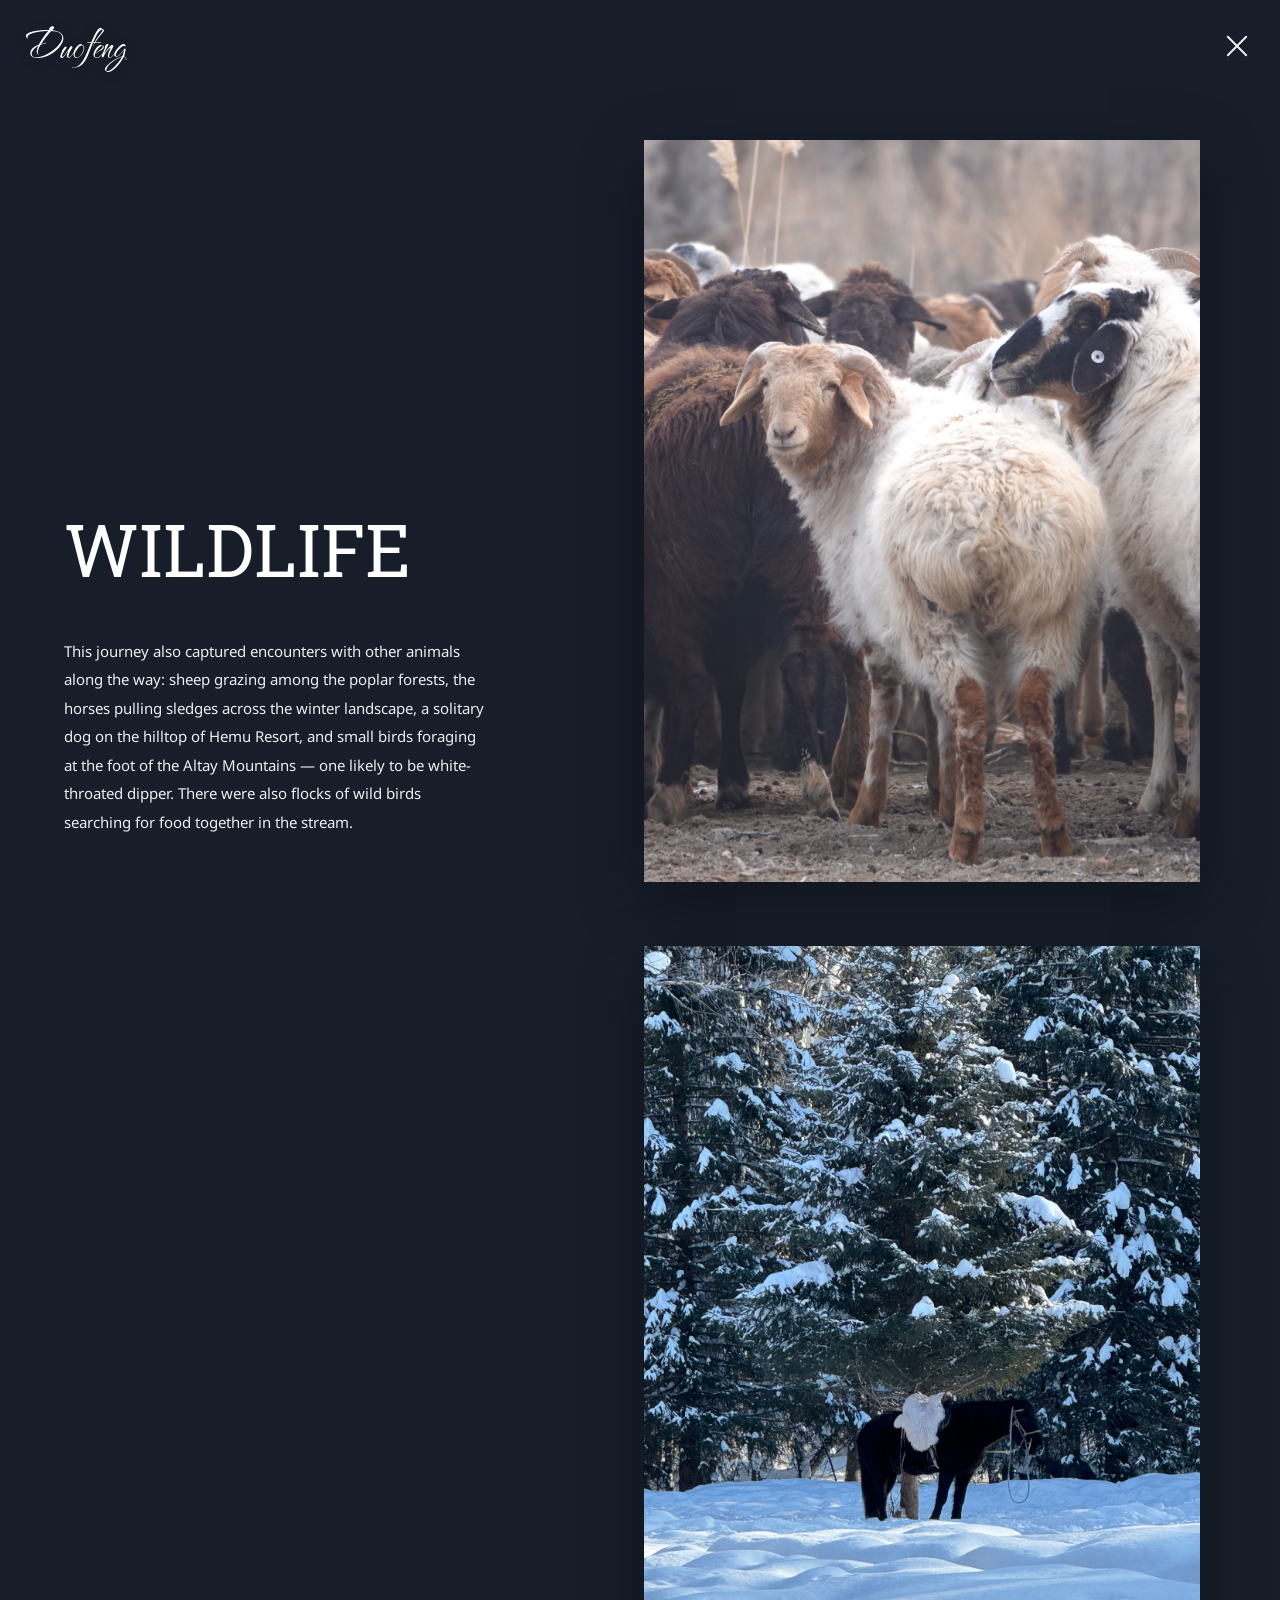
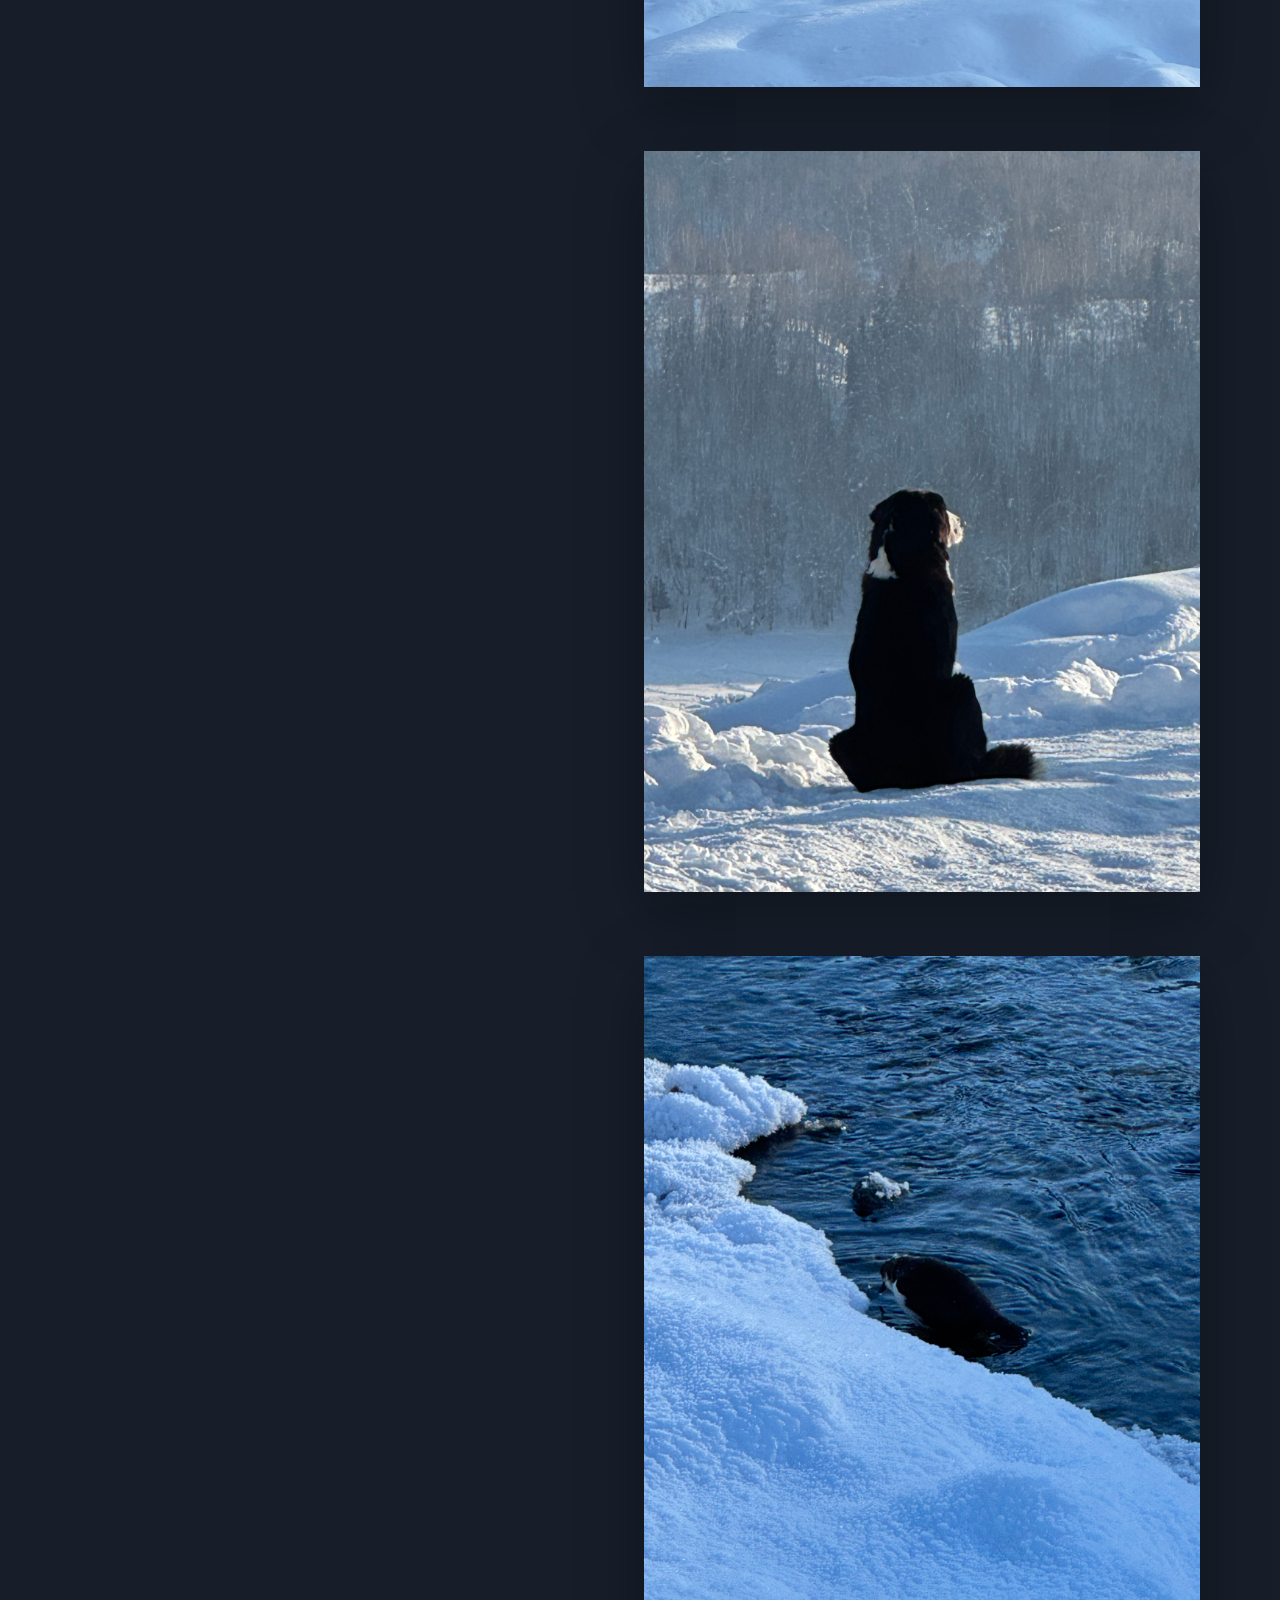
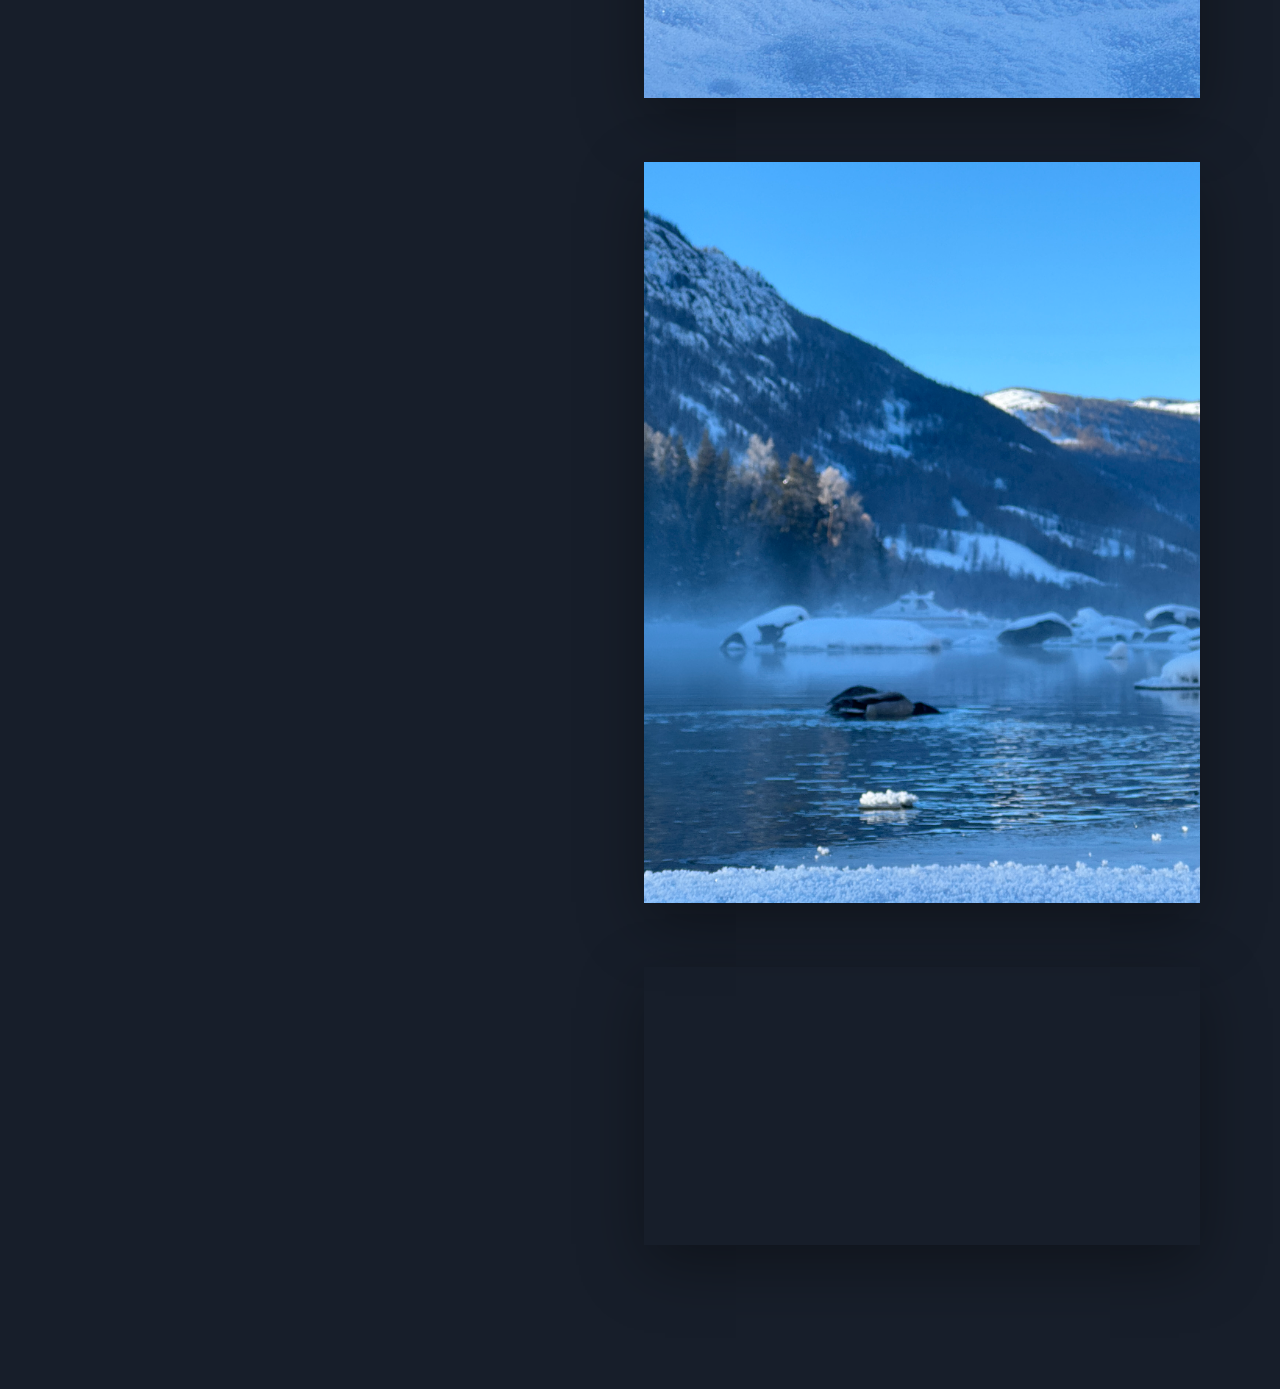
==== wildlife.html @ a826bd67 "first commit" ====
<!DOCTYPE html>
<html lang="en">
<head>
  <meta charset="UTF-8" />
  <meta name="viewport" content="width=device-width, initial-scale=1.0" />
  <title>WILDLIFE Album</title>

  <!-- Fonts -->
  <link rel="preconnect" href="https://fonts.googleapis.com">
  <link rel="preconnect" href="https://fonts.gstatic.com" crossorigin>
  <link href="https://fonts.googleapis.com/css2?family=Gravitas+One&family=Noto+Sans:ital,wght@0,100..900;1,100..900&family=Oswald:wght@200..700&family=Suwannaphum:wght@300;400;700&family=The+Nautigal:wght@400;700&display=swap" rel="stylesheet">

  <!-- CSS -->
  <link rel="stylesheet" href="css/wildlife.css">

  <script>
    function hideLoading() {
      const loading = document.getElementById("loading");
      if (loading) loading.classList.add("hide");
    }
    document.addEventListener("DOMContentLoaded", hideLoading);
    window.addEventListener("load", hideLoading);
    setTimeout(hideLoading, 3000);
  </script>
</head>

<body class="album-page bg-wildlife">
    
<div id="loading">
    <div class="loader-text">Loading</div>
  </div>

  <!-- Header: logo + close only -->
  <header id="siteHeader">
    <h1 class="logo">
      <a href="index.html">Duofeng</a>
    </h1>

    <!-- Close button: back to scenery -->
    <a href="scenery.html" class="close-btn" aria-label="Close album">
      <span></span>
      <span></span>
    </a>
  </header>

  <!-- Layout -->
  <main class="album-layout">

    <!-- Left: sticky text -->
    <aside class="album-text" aria-label="Wildlife album description">
      <h2 class="album-title">WILDLIFE</h2>

      <p class="album-description">
        This journey also captured encounters with other animals along the way: sheep grazing among the poplar forests, the horses pulling sledges across the winter landscape, a solitary dog on the hilltop of Hemu Resort, and small birds foraging at the foot of the Altay Mountains — one likely to be white-throated dipper.

        There were also flocks of wild birds searching for food together in the stream.
      </p>
    </aside>

    <!-- Right: page-scrolling gallery -->
    <section class="album-gallery" aria-label="Wildlife album gallery">
      <img src="images/sheep.jpg" alt="sheep">
      <img src="images/wildlife01.jpg" alt="horse under a tree">
      <img src="images/wildlife02.jpg" alt="lonely dog">
      <img src="images/wildlife03.jpg" alt="bird">
      <img src="images/wildlife04.jpg" alt="duck">

    <video autoplay muted loop playsinline>
        <source src="videos/wildlife.mp4" type="video/mp4">
    </video>
    </section>

  </main>

  <script>
    // Mobile: hide header on scroll
    const header = document.getElementById("siteHeader");
    let lastY = window.scrollY;
    let ticking = false;

    function onScroll(){
      const isMobile = window.matchMedia("(max-width: 768px)").matches;
      if (!isMobile || !header) return;

      const y = window.scrollY;
      const goingDown = y > lastY;

      if (goingDown && y > 20){
        header.classList.add("is-hidden");
      } else {
        header.classList.remove("is-hidden");
      }

      lastY = y;
    }

    window.addEventListener("scroll", () => {
      if (!ticking){
        window.requestAnimationFrame(() => {
          onScroll();
          ticking = false;
        });
        ticking = true;
      }
    }, { passive: true });
  </script>

</body>
</html>
---- css/wildlife.css ----
/* reset */
*{ margin:0; padding:0; box-sizing:border-box; }
html, body{ height:100%; }

/* page */
body.album-page{
  background:#171e2a; /* wildlife background from scenery */
  color:#fff;
  font-family:"Noto Sans", sans-serif;
}

/* Header (logo plus close button) */
#siteHeader{
  position: fixed;
  top: 24px;
  left: 24px;
  right: 24px;
  z-index: 50;

  display: flex;
  align-items: center;
  justify-content: space-between;

  color:#fff;
  text-shadow: 0 2px 12px rgba(0,0,0,.35);

  transition: transform .35s ease, opacity .35s ease;
}

#siteHeader.is-hidden{
  transform: translateY(-120%);
  opacity: 0;
}

.logo{
  font-family:"The Nautigal", cursive;
  font-size:44px;
  font-weight:400;
  line-height:1;
}
.logo a{
  color: inherit;
  text-decoration: none;
}

/* Close button  */
.close-btn{
  width: 38px;
  height: 38px;
  position: relative;
  display: inline-block;
}

.close-btn span{
  position: absolute;
  top: 50%;
  left: 50%;
  width: 28px;
  height: 2px;
  background: rgba(255,255,255,.92);
  border-radius: 2px;
  transform-origin: center;
}

.close-btn span:first-child{
  transform: translate(-50%, -50%) rotate(45deg);
}
.close-btn span:last-child{
  transform: translate(-50%, -50%) rotate(-45deg);
}

.close-btn:hover span{
  opacity: .75;
}

/* loading */
#loading{
  position: fixed;
  inset: 0;
  background: #000;
  display:flex;
  align-items:center;
  justify-content:center;
  z-index: 9999;
  opacity:1;
  transition: opacity 1s ease;
}
#loading.hide{ opacity:0; pointer-events:none; }

.loader-text{
  font-family:"The Nautigal", cursive;
  font-size:2rem;
  color:#fff;
  letter-spacing:.15em;
  animation: fade 1.5s infinite alternate;
}

/* Layout */
.album-layout{
  padding-top: 140px;  
  min-height: 100vh;

  display: grid;
  grid-template-columns: 420px 1fr;
  column-gap: 160px;    
  padding-left: 64px;
  padding-right: 80px;
  align-items: start;
}

.album-text{
  position: sticky;
  top: 140px;

  height: calc(100vh - 140px);
  max-width: 420px;

  display: flex;
  flex-direction: column;
  justify-content: flex-end;

  padding-bottom: 64px;
}

.album-title{
  font-family:"Suwannaphum", serif;
  font-size: 72px;
  font-weight: 400;
  margin-bottom: 18px;
}

.album-description{
  font-size: 15px;
  line-height: 1.9;
  opacity: .92;
}

.album-gallery{
  padding-bottom: 80px;
}

.album-gallery img{
  width: 100%;
  max-width: 980px;
  display: block;
  margin: 0 auto 64px;
  height: auto;
  object-fit: contain;
  box-shadow: 0 20px 60px rgba(0,0,0,.35);
}

/* Mobile */
@media (max-width:768px){

  #siteHeader{
    top: 18px;
    left: 18px;
    right: 18px;
  }

  .album-layout{
    display: block;
    padding-top: 110px;
    padding-left: 18px;
    padding-right: 18px;
  }

  .album-text{
    position: static;
    top: auto;
    height: auto;
    max-width: none;

    display: block;
    padding-bottom: 0;
    margin-bottom: 28px;
  }

  .album-title{
    font-size: 64px;
  }

  .album-gallery img{
    margin: 0 auto 28px;
    max-width: 100%;
  }
}

@media (max-width:768px){

  .album-page #siteHeader{
    top:0;
    left:0;
    right:0;

    padding:16px 18px;

    background:inherit;

    display:flex;
    justify-content:space-between;
    align-items:center;
  }

}


/*for videos only*/
.album-gallery video{
  width:100%;
  max-width:980px;
  display:block;
  margin:0 auto 64px;
  height:auto;
  box-shadow:0 20px 60px rgba(0,0,0,.35);
}
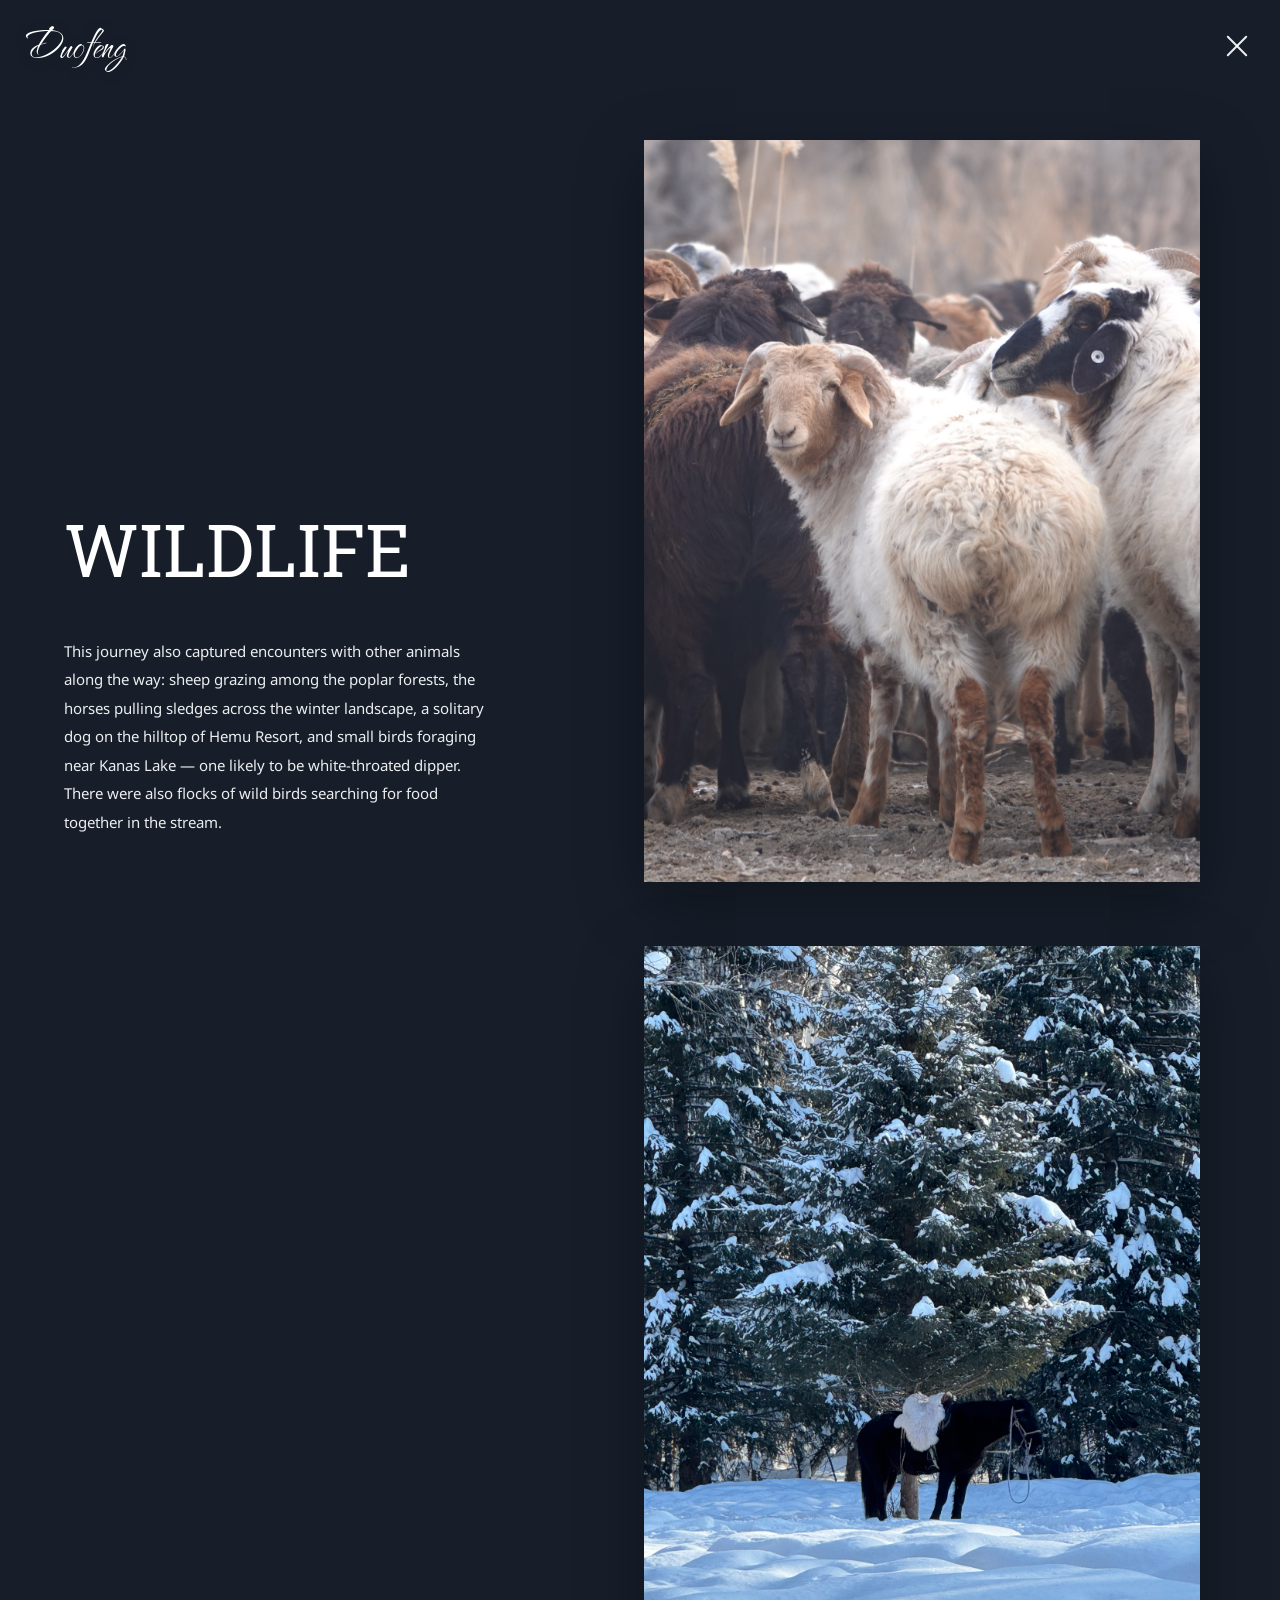
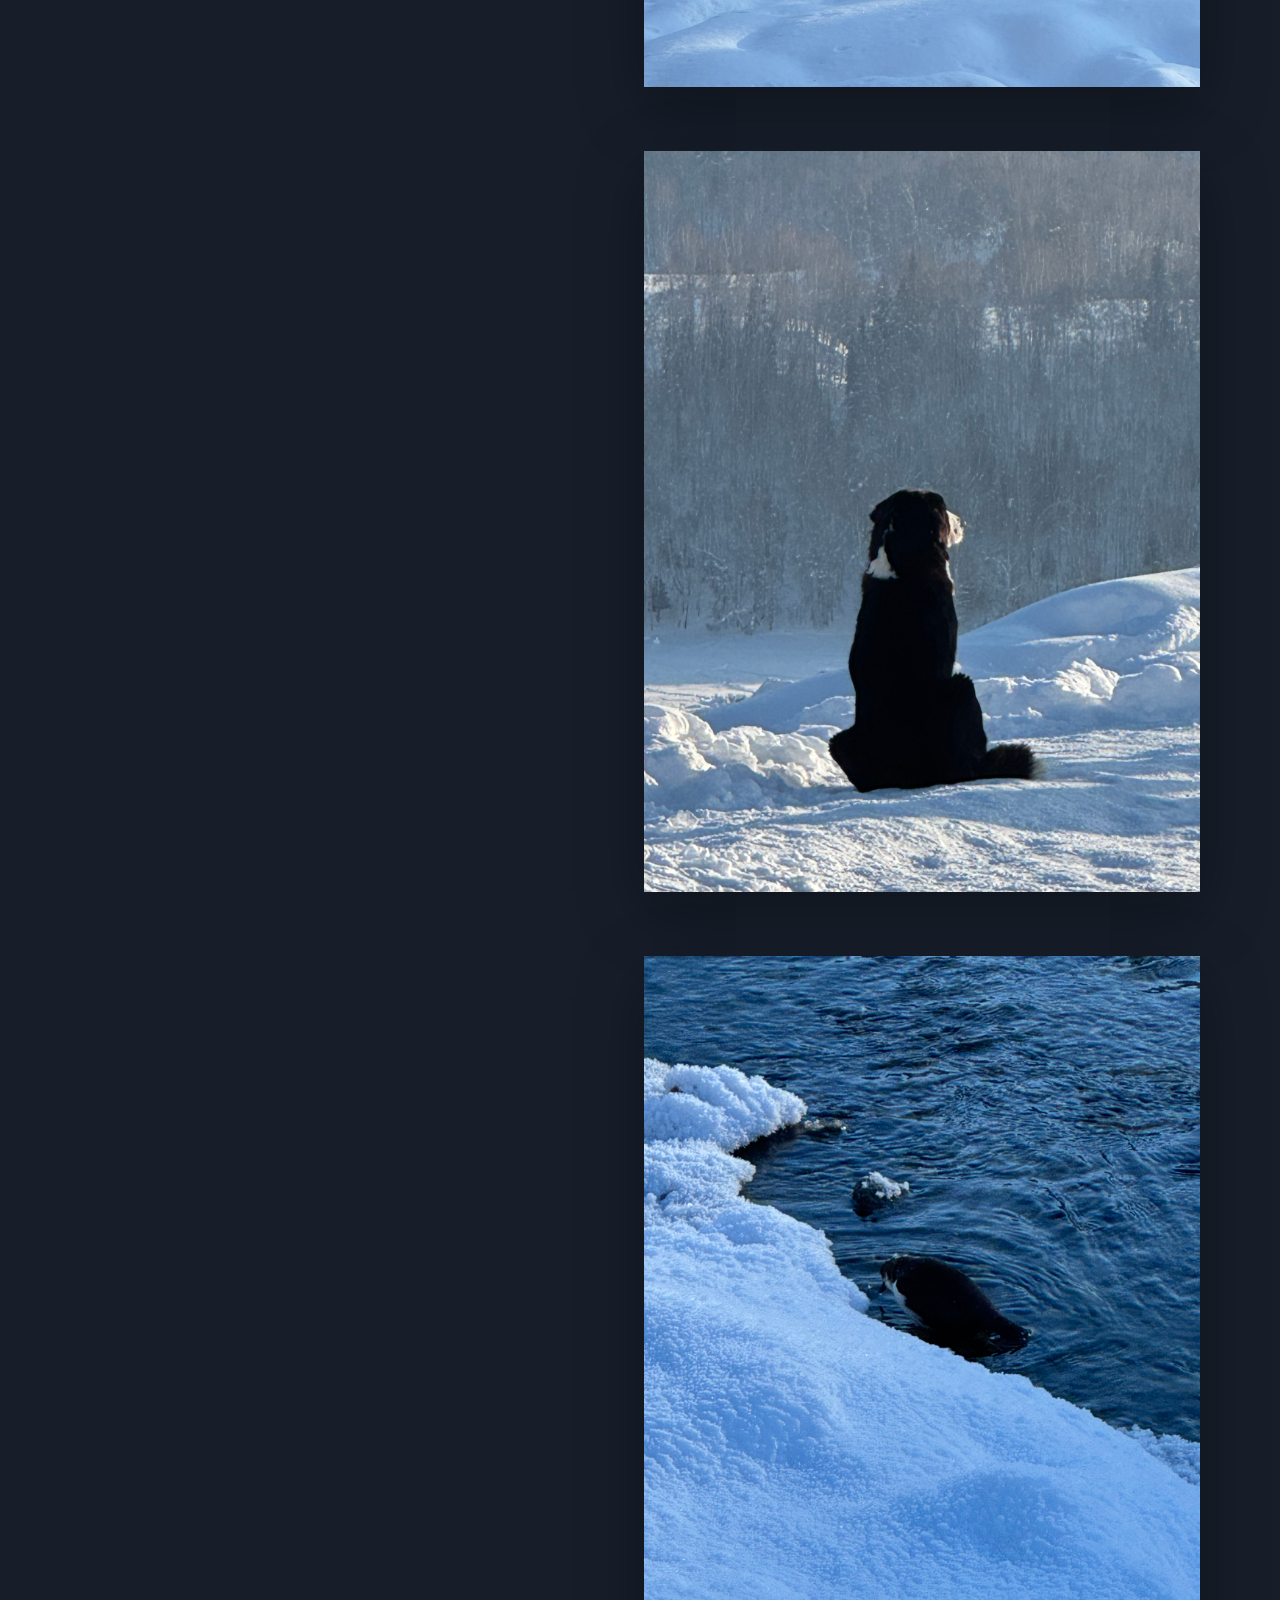
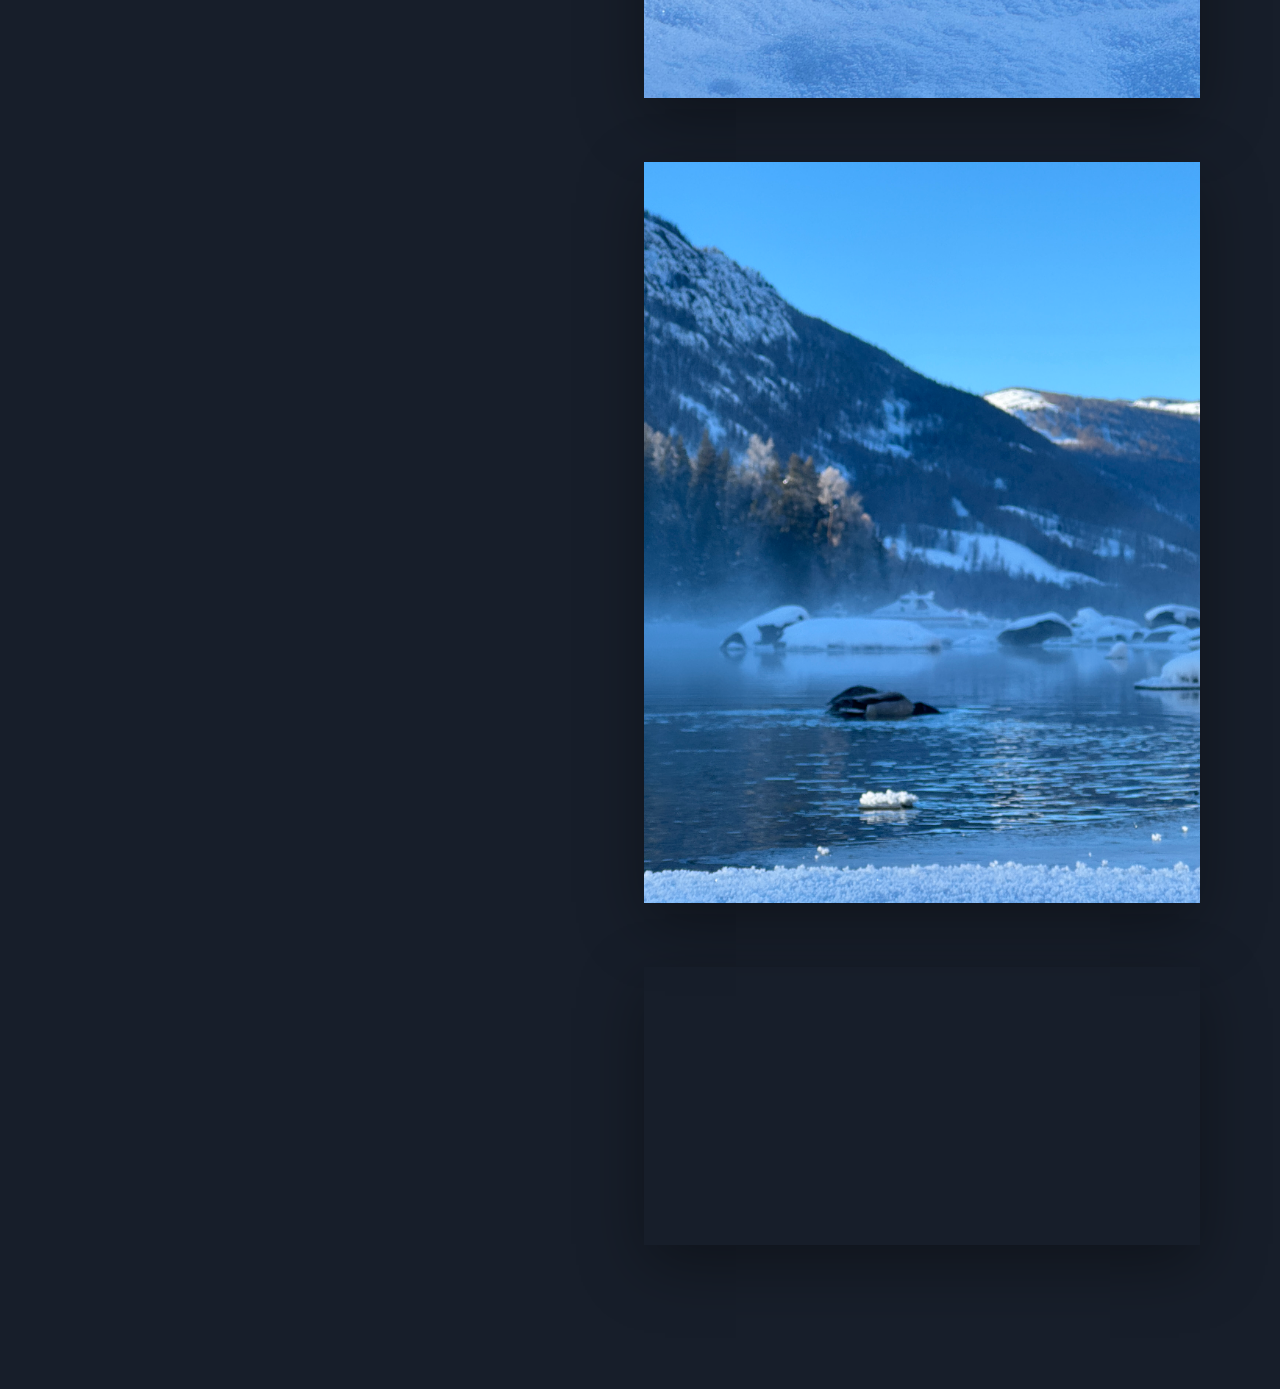
==== commit c98eb2b5: "update html" ====
--- a/wildlife.html
+++ b/wildlife.html
@@ -51,7 +51,7 @@
       <h2 class="album-title">WILDLIFE</h2>
 
       <p class="album-description">
-        This journey also captured encounters with other animals along the way: sheep grazing among the poplar forests, the horses pulling sledges across the winter landscape, a solitary dog on the hilltop of Hemu Resort, and small birds foraging at the foot of the Altay Mountains — one likely to be white-throated dipper.
+        This journey also captured encounters with other animals along the way: sheep grazing among the poplar forests, the horses pulling sledges across the winter landscape, a solitary dog on the hilltop of Hemu Resort, and small birds foraging near Kanas Lake — one likely to be white-throated dipper.
 
         There were also flocks of wild birds searching for food together in the stream.
       </p>
